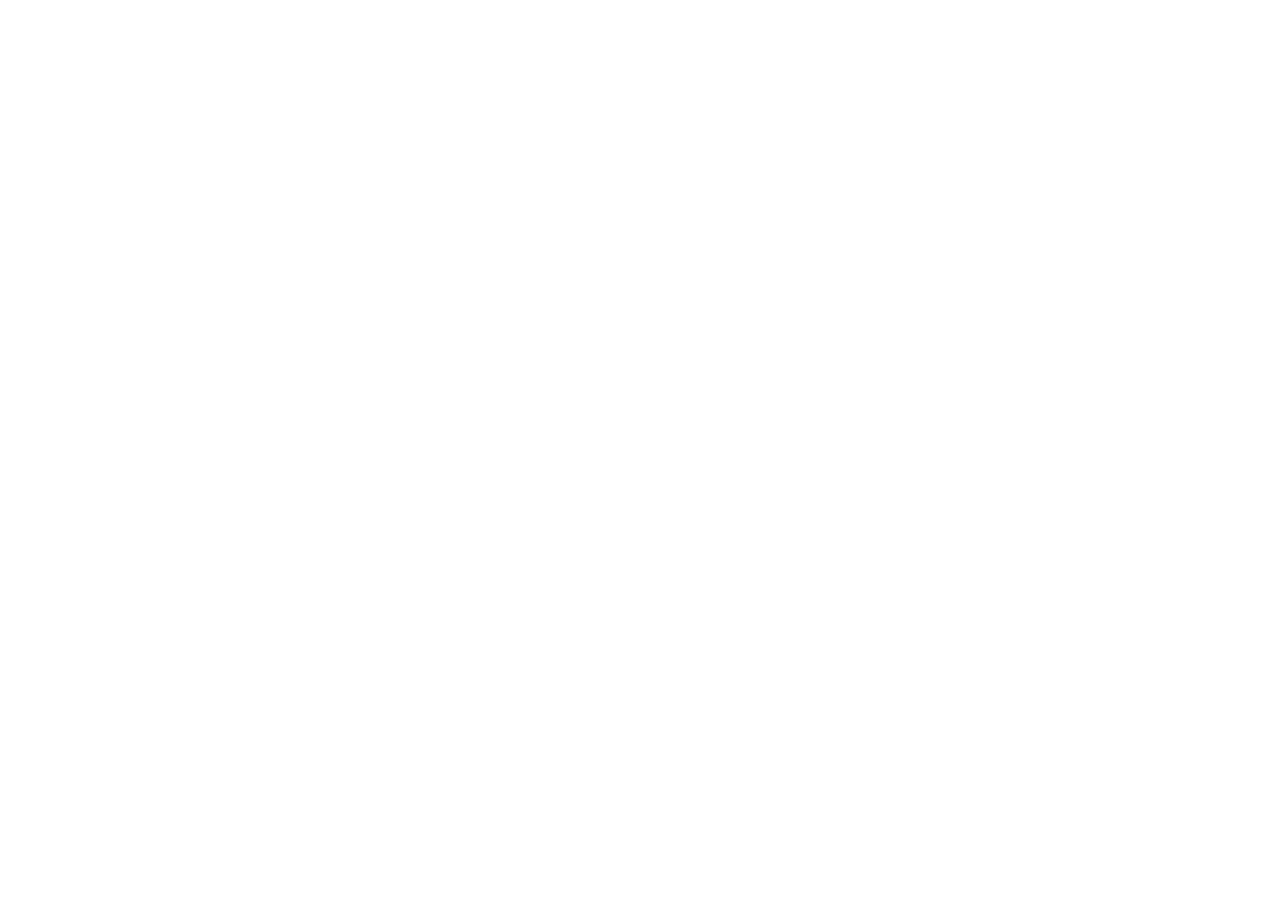
==== HTML and CSS/Projects/Form/index.html @ 0af5d336 "Added new files" ====
<!DOCTYPE html>
<html lang="en">
<head>
    <meta charset="UTF-8">
    <meta name="viewport" content="width=device-width, initial-scale=1.0">
    <link rel="stylesheet" href="stylesheet.css">
    <title>Document</title>
</head>
<body>
    
</body>
</html>
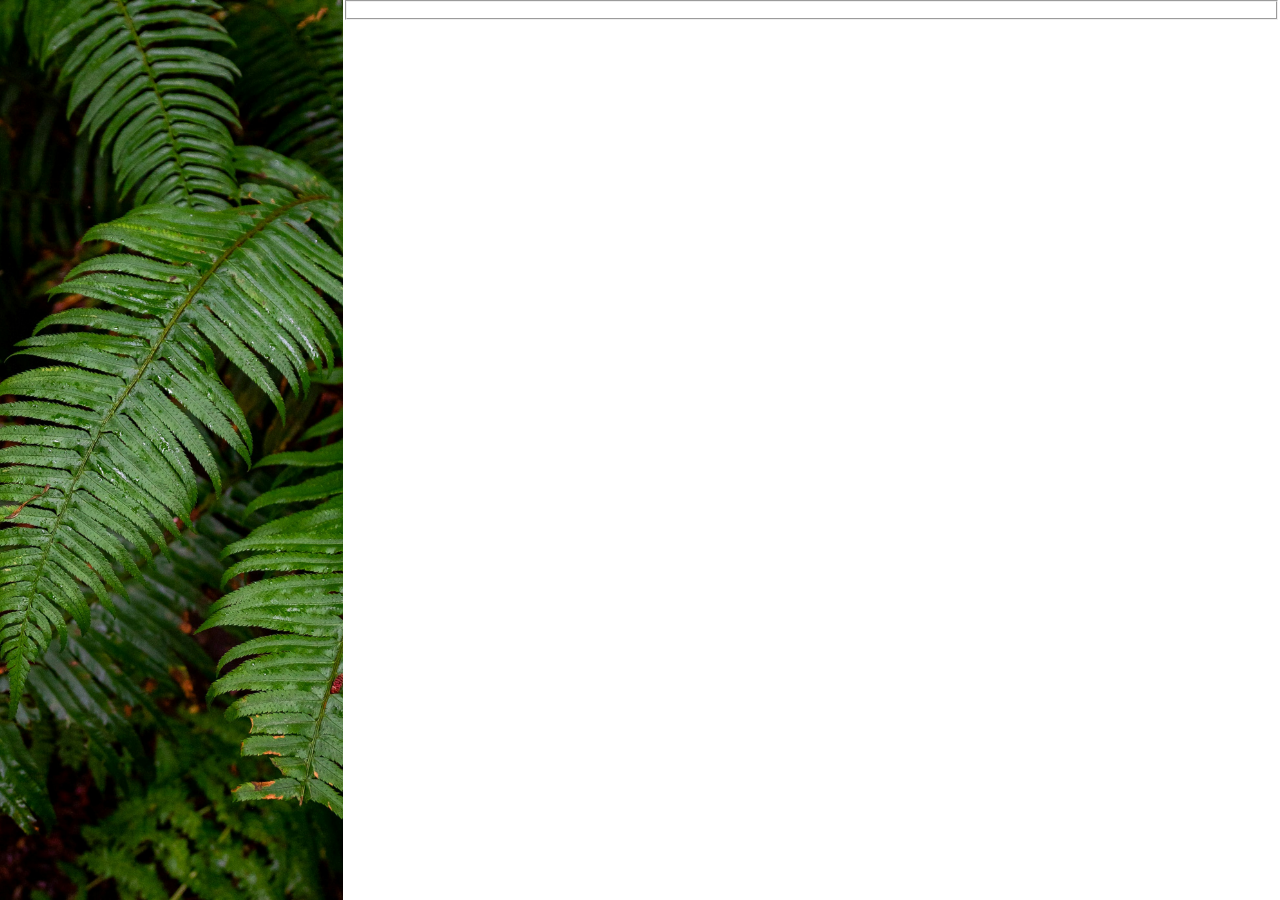
==== commit 004f90f1: "More progress on project and added exercise." ====
--- a/HTML and CSS/Projects/Form/index.html
+++ b/HTML and CSS/Projects/Form/index.html
@@ -4,9 +4,23 @@
     <meta charset="UTF-8">
     <meta name="viewport" content="width=device-width, initial-scale=1.0">
     <link rel="stylesheet" href="stylesheet.css">
+    <link rel="stylesheet" href="node_modules/modern-normalize/modern-normalize.css">
     <title>Document</title>
 </head>
 <body>
-    
+    <div class="hero-image">
+        <div>
+            
+        </div>
+    </div>
+    <section class="form-content">
+        <form action="">
+            <fieldset>
+                <form action="">
+
+                </form>
+            </fieldset>
+        </form>
+    </section>
 </body>
 </html>--- a/HTML and CSS/Projects/Form/stylesheet.css
+++ b/HTML and CSS/Projects/Form/stylesheet.css
@@ -0,0 +1,41 @@
+:root
+{
+    --button-color:#596D48;
+    --input-border-color:#E5E7EB;
+
+
+}
+
+*
+{
+    box-sizing: border-box;
+}
+body
+{
+    margin:0;
+    padding:0;
+    display:flex;
+}
+@media (width<=250px)
+{
+    .hero-image
+    {
+        display: none;
+    }
+}
+.hero-image
+{
+    background: url("unsplash.jpg");
+    background-size: cover;
+    background-repeat: no-repeat;
+
+    background-position: center center;
+    flex: 1;
+    height:100vh;
+    min-width:0;
+}
+.form-content
+{
+    flex: 2 250px;
+    height:100vh;
+}
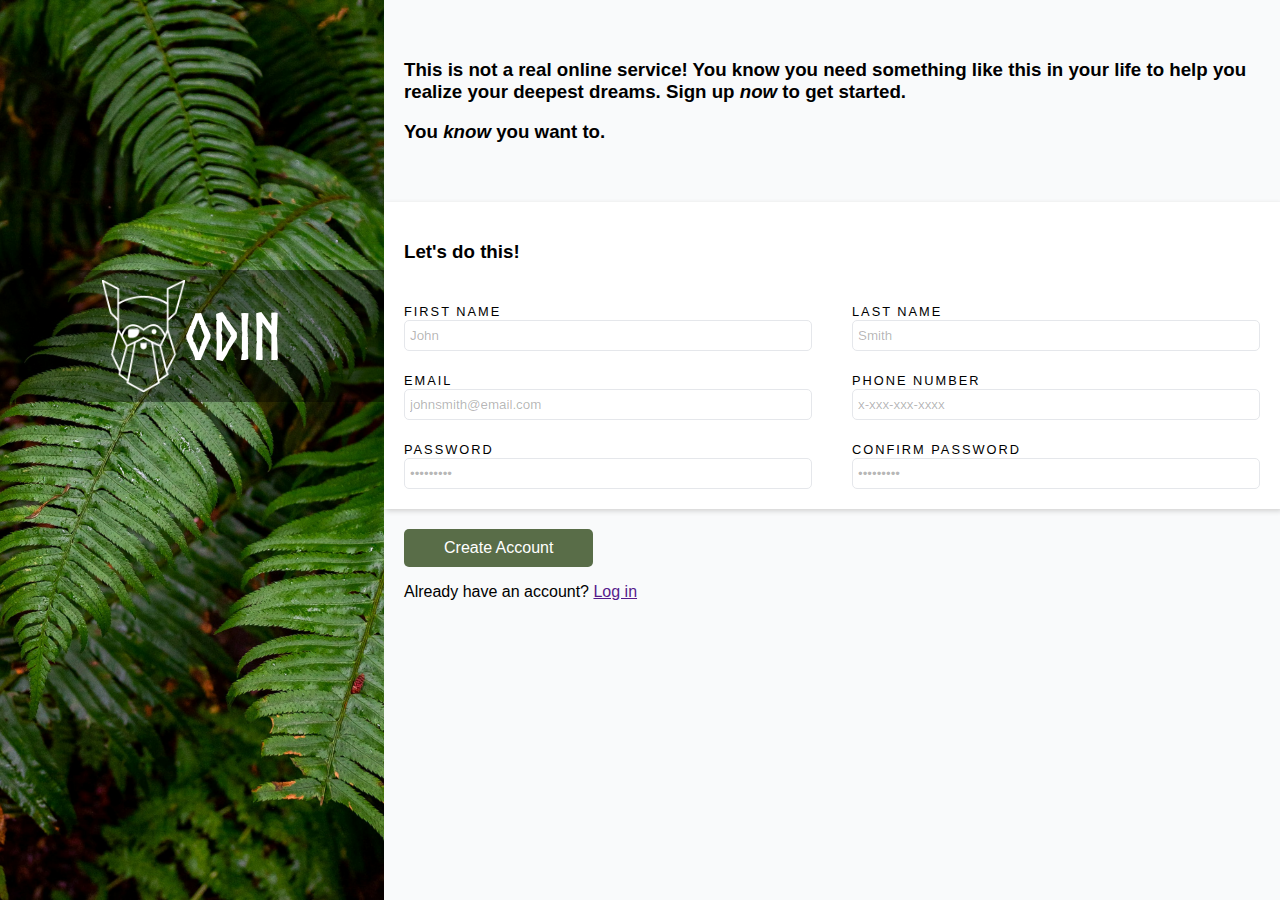
==== commit 201cebf9: "Completed project" ====
--- a/HTML and CSS/Projects/Form/index.html
+++ b/HTML and CSS/Projects/Form/index.html
@@ -9,17 +9,53 @@
 </head>
 <body>
     <div class="hero-image">
-        <div>
-            
+        <div class="logo-placeholder">
+            <div class="image"><img src="odin-lined.png"></div>
+            <div><h1>ODIN</h1></div>
         </div>
     </div>
     <section class="form-content">
+        <div class="logo-placeholder hidden-flex">
+            <div class="image"><img src="odin-lined.png"></div>
+            <div><h1>ODIN</h1></div>
+        </div>
+        <div class="intro-text">
+            <h3>This is not a real online service! You know you need something like this in your life to help you realize your deepest dreams. Sign up <i>now</i> to get started.</h3>
+            <h3>You <i>know</i> you want to.</h3>
+        </div>
         <form action="">
             <fieldset>
-                <form action="">
-
-                </form>
+                <div><h3>Let's do this!</h3></div>
+                <div class="input-container">
+                    <label class="input-label" for="first-name">FIRST NAME</label>
+                    <input required name="first-name" id="first-name" type="text" placeholder="John">
+                </div>
+                <div class="input-container">
+                    <label class="input-label" for="last-name">LAST NAME</label>
+                    <input required id="last-name" name="last-name" placeholder="Smith" type="text">
+                </div>
+                <div class="input-container">
+                    <label for="email">EMAIL</label>
+                    <input required name="email" placeholder="johnsmith@email.com" type="email">
+                </div>
+                <div class="input-container">
+                    <label for="phone-number">PHONE NUMBER</label>
+                    <input required placeholder="x-xxx-xxx-xxxx" type="text" name="phone-number" pattern="([0-1]{1})?-?[0-9]{3}-?[0-9]{3}-?[0-9]{4}">
+                </div>
+                <div class="input-container">
+                    <label for="password">PASSWORD</label>
+                    <input placeholder="•••••••••" required id="password" name="password" type="text">
+                </div>
+                <div class="input-container">
+                    <label for="password-confirm">CONFIRM PASSWORD</label>
+                    <input placeholder="•••••••••" required type="text" name="password-confirm" id="password">
+                </div>
+                
             </fieldset>
+            <div class="button-container">
+                <button type="submit">Create Account</button>
+                <p>Already have an account? <a href="">Log in</a></p>
+            </div>
         </form>
     </section>
 </body>
--- a/HTML and CSS/Projects/Form/stylesheet.css
+++ b/HTML and CSS/Projects/Form/stylesheet.css
@@ -1,14 +1,70 @@
+@font-face {
+    font-family: Norse-Bold;
+    src: url("Norse-Bold.otf") format("opentype");
+}
 :root
 {
     --button-color:#596D48;
     --input-border-color:#E5E7EB;
-
-
-}
-
-*
-{
+    --form-background: white;
+    --shadow-color:rgb(209, 209, 209);
+    --input-focus-color:rgb(99,130,221);
+    --input-invalid-color:rgba(185, 35, 38, 1);
+
+    font-size:px;
+    font-family: Helvetica, sans-serif
+}
+
+*{
     box-sizing: border-box;
+}
+body{
+    height:100vh;
+}
+
+.logo-placeholder
+{
+    background-color:rgba(0,0,0,0.4);
+    display:flex;
+    flex-wrap: wrap;
+    justify-content: center;
+    align-items: center;
+    align-content:center;
+    margin-top:30vh;
+    margin-bottom:20px;
+    padding-top:10px;
+    padding-bottom:10px;
+    gap:0px;
+    width:100%;
+}
+
+.logo-placeholder>div>h1{
+    margin:0;
+    color:white;
+    text-align: center;
+    font-family: Norse-Bold;
+    font-size:clamp(3rem, calc(3rem + (4 - 3) * (100vw - 37.5rem)/ (75 - 37.5)), 4rem);
+    overflow:clip;
+    flex:1;
+    display: inline;
+}
+.logo-placeholder>div>img{
+    flex:1;
+    object-fit: contain;
+    height:clamp(5rem, calc(5rem + (7 - 5) * (100vw - 37.5rem)/ (75 - 37.5)), 7rem);
+}
+.logo-placeholder>div:first-child{
+    margin:0px;
+    padding:0px;
+    height:clamp(5rem, calc(5rem + (7 - 5) * (100vw - 37.5rem)/ (75 - 37.5)), 7rem);
+    /* width:5.39rem; */
+
+    align-self: center;
+}
+.logo-placeholder>div:last-child{
+    margin:0px;
+    padding:0px;
+    align-self: center;
 }
 body
 {
@@ -16,12 +72,54 @@
     padding:0;
     display:flex;
 }
-@media (width<=250px)
-{
-    .hero-image
-    {
-        display: none;
-    }
+fieldset
+{
+    display:flex;
+    flex-direction: row;
+    flex-wrap: wrap;
+    border:none;
+    background-color: var(--form-background);
+    box-shadow: 2px 2px 5px rgb(209, 209, 209);
+    gap:20px 40px;
+    padding:20px;
+}
+fieldset div:first-child{
+    width:100%
+}
+.input-container
+{
+    flex-grow:1;
+    flex-basis: 33%;
+}
+.input-container>label
+{
+    font-family: Helvetica, sans-serif;
+    font-size: 0.8rem;
+    letter-spacing: 2px;
+    width:100%;
+}
+.button-container
+{
+    padding:20px 20px;
+}
+.intro-text
+{
+    padding:40px 20px;
+}
+
+.intro-text>h3
+{
+    font-family: Helvetica, sans-serif;
+    color:black;
+    
+}
+form, fieldset
+{
+    margin:0;
+}
+.hidden-flex, .hidden-block
+{
+    display:none;
 }
 .hero-image
 {
@@ -36,6 +134,121 @@
 }
 .form-content
 {
-    flex: 2 250px;
-    height:100vh;
-}
+    flex: 1 40%;
+    height: max(100vh,fit-content);
+    background-color:rgb(249,250,251);
+    overflow-y: scroll;
+
+}
+
+section>div
+{
+    padding: 10px;
+}
+button{
+    padding:10px 40px;
+    background-color:var(--button-color);
+    border: none;
+    border-radius: 5px;
+    font-size: 1rem;
+    color:white;
+}
+button:hover
+{
+    background-color:#667e53;
+}
+button:active
+{
+    background-color:#415034;
+}
+input
+{
+    display:block;
+    width:100%;
+    background-color:var(--form-background);
+    border: 1px solid var(--input-border-color);
+    border-radius: 5px;
+    height:calc(15px + 1rem);
+    padding:5px;
+}
+input:focus{
+    outline:0;
+}
+input:valid
+{
+    border-color:#8BC34A;
+    background-color: #8BC34A20 ;
+}
+input:invalid
+{
+    border-color: rgba(185, 35, 38);
+    background-color: rgba(185, 35, 38, .2);
+}
+input:placeholder-shown {
+    background-color: white;
+    border: 1px solid var(--input-border-color);
+}
+input:focus:valid{
+    border-color:#8BC34A;
+    box-shadow: 0 0 4px #8BC34A;
+    background-color: #8BC34A20 ;
+}
+input:focus:invalid{
+    border-color: rgba(185, 35, 38);
+    box-shadow: 0 0 4px rgba(185, 35, 38);
+    background-color: rgba(185, 35, 38, .2);
+}
+input::placeholder
+{
+    color:rgba(0, 0, 0, 0.295)
+}
+
+
+@media (width<=500px)
+{
+    .hero-image
+    {
+        display: none;
+    }
+    .form-content
+    {
+        background: url("unsplash.jpg");
+        background-size: cover;
+        background-repeat: no-repeat;
+        background-position: center center;
+        
+        
+    }
+    .hidden-flex
+    {
+        display:flex;
+    }
+    .hidden-block
+    {
+        display: block;
+    }
+    .logo-placeholder
+    {
+        background-color:rgba(0,0,0,0.4);
+        margin-top:10px;
+        margin-bottom:10px;
+    }
+    fieldset
+    {
+        background-color: rgba(255,255,255,0.92);
+        box-shadow: none;
+    }
+    .input-container
+    {
+        flex-basis: 100%;
+    }
+    .intro-text
+    {
+        background-color:rgba(249,250,251,.85);
+    }
+    .button-container
+    {
+        background-color:rgba(249,250,251,.85);
+    }
+    
+}